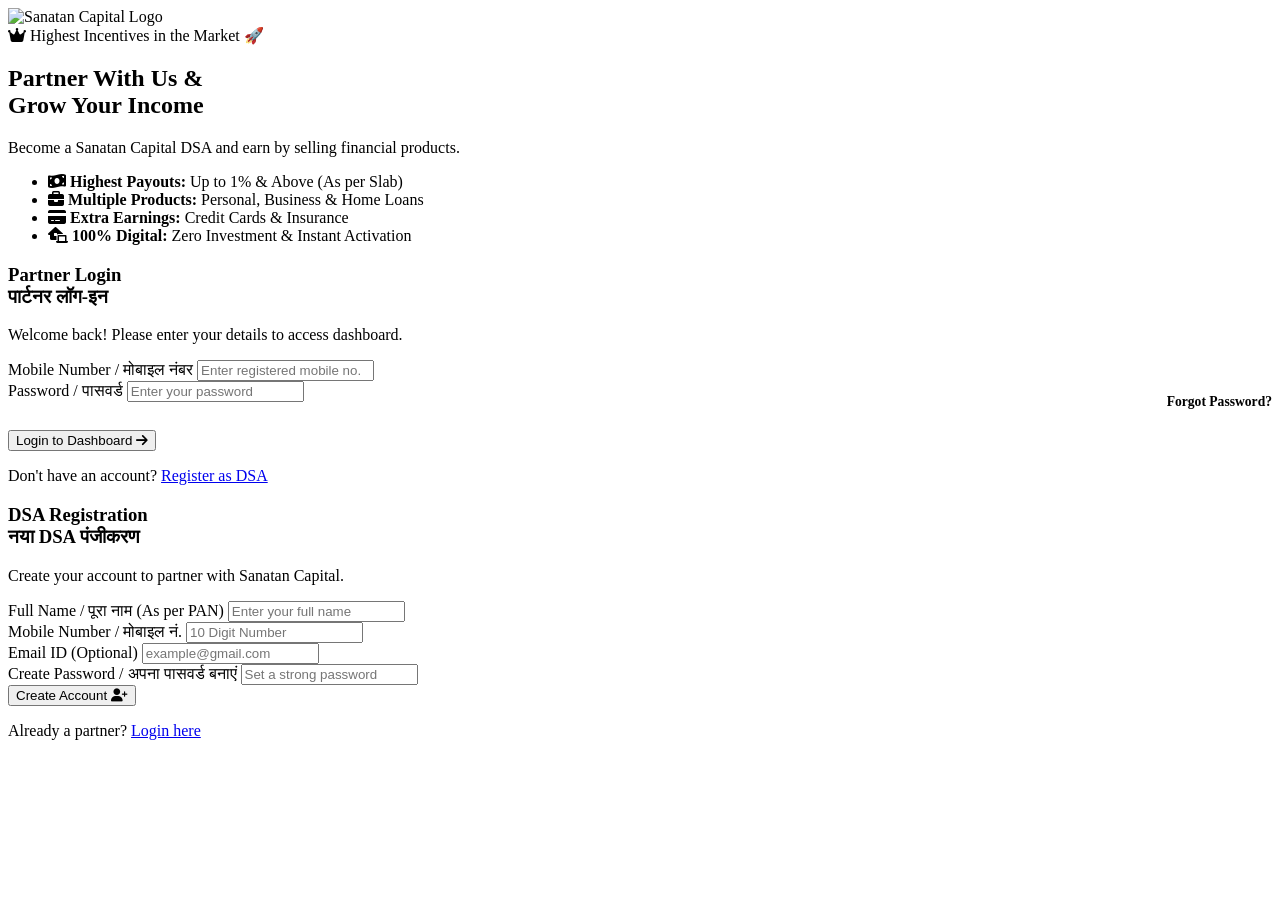
==== portal/index.html @ 48d5377b "Update branding and registration form comments" ====
<!DOCTYPE html>
<html lang="en">
<head>
    <meta charset="UTF-8">
    <meta name="viewport" content="width=device-width, initial-scale=1.0">
    <title>DSA Portal - Sanatan Capital</title>
    <!-- Google Fonts & Icons -->
    <link href="https://fonts.googleapis.com/css2?family=Inter:wght@400;500;600;700;800&display=swap" rel="stylesheet">
    <link rel="stylesheet" href="https://cdnjs.cloudflare.com/ajax/libs/font-awesome/6.4.0/css/all.min.css">
    <link rel="stylesheet" href="style.css">
</head>
<body>

    <div class="portal-container">
        <!-- Left Side: Premium Branding & Info -->
        <div class="branding-section">
            
            <!-- Company Logo (Responsive) -->
            <div class="logo-container">
                <!-- नोट: 'src' के अंदर अपनी मेन वेबसाइट के लोगो का लिंक डालें। -->
                <img src="../assets/images/logo.png" alt="Sanatan Capital Logo" class="brand-logo" onerror="this.onerror=null; this.src='https://sanatancapital.github.io/Sanatan-Capital-Private-Limited/assets/images/logo.png';">
            </div>

            <!-- Incentive Badge -->
            <div class="premium-badge">
                <i class="fas fa-crown"></i> Highest Incentives in the Market 🚀
            </div>

            <h2 class="main-heading">Partner With Us &<br><span class="highlight">Grow Your Income</span></h2>
            <p class="tagline">Become a Sanatan Capital DSA and earn by selling financial products.</p>
            
            <!-- What DSA can do (Product List) -->
            <ul class="benefits-list">
                <li><i class="fas fa-money-bill-wave"></i> <strong>Highest Payouts:</strong> Up to 1% & Above (As per Slab)</li>
                <li><i class="fas fa-briefcase"></i> <strong>Multiple Products:</strong> Personal, Business & Home Loans</li>
                <li><i class="fas fa-credit-card"></i> <strong>Extra Earnings:</strong> Credit Cards & Insurance</li>
                <li><i class="fas fa-laptop-house"></i> <strong>100% Digital:</strong> Zero Investment & Instant Activation</li>
            </ul>
        </div>

        <!-- Right Side: Forms -->
        <div class="form-section">
            
            <!-- 1. LOGIN FORM -->
            <div id="login-box" class="form-box active">
                <h3>Partner Login <br><span class="hindi-text">पार्टनर लॉग-इन</span></h3>
                <p class="sub-text">Welcome back! Please enter your details to access dashboard.</p>
                
                <form id="loginForm">
                    <div class="input-group">
                        <label>Mobile Number / मोबाइल नंबर</label>
                        <input type="text" placeholder="Enter registered mobile no." required>
                    </div>
                    <div class="input-group">
                        <label>Password / पासवर्ड</label>
                        <input type="password" placeholder="Enter your password" required>
                    </div>
                    <div style="text-align: right; margin-top: -10px; margin-bottom: 20px;">
                        <a href="#" style="font-size: 0.85rem; color: var(--text-muted); text-decoration: none; font-weight: 600;">Forgot Password?</a>
                    </div>
                    <button type="submit" class="btn btn-primary">Login to Dashboard <i class="fas fa-arrow-right"></i></button>
                </form>
                <p class="switch-form">Don't have an account? <a href="#" onclick="switchForm('register')">Register as DSA</a></p>
            </div>

            <!-- 2. REGISTRATION FORM -->
            <div id="register-box" class="form-box">
                <h3>DSA Registration <br><span class="hindi-text">नया DSA पंजीकरण</span></h3>
                <p class="sub-text">Create your account to partner with Sanatan Capital.</p>
                
                <form id="registerForm">
                    <div class="input-group">
                        <label>Full Name / पूरा नाम (As per PAN)</label>
                        <input type="text" placeholder="Enter your full name" required>
                    </div>
                    <div class="form-row">
                        <div class="input-group">
                            <label>Mobile Number / मोबाइल नं.</label>
                            <input type="tel" placeholder="10 Digit Number" required>
                        </div>
                        <div class="input-group">
                            <label>Email ID (Optional)</label>
                            <input type="email" placeholder="example@gmail.com">
                        </div>
                    </div>
                    <div class="input-group">
                        <label>Create Password / अपना पासवर्ड बनाएं</label>
                        <input type="password" placeholder="Set a strong password" required>
                    </div>
                    <button type="submit" class="btn btn-primary">Create Account <i class="fas fa-user-plus"></i></button>
                </form>
                <p class="switch-form">Already a partner? <a href="#" onclick="switchForm('login')">Login here</a></p>
            </div>

        </div>
    </div>

    <script src="app.js"></script>
</body>
</html>
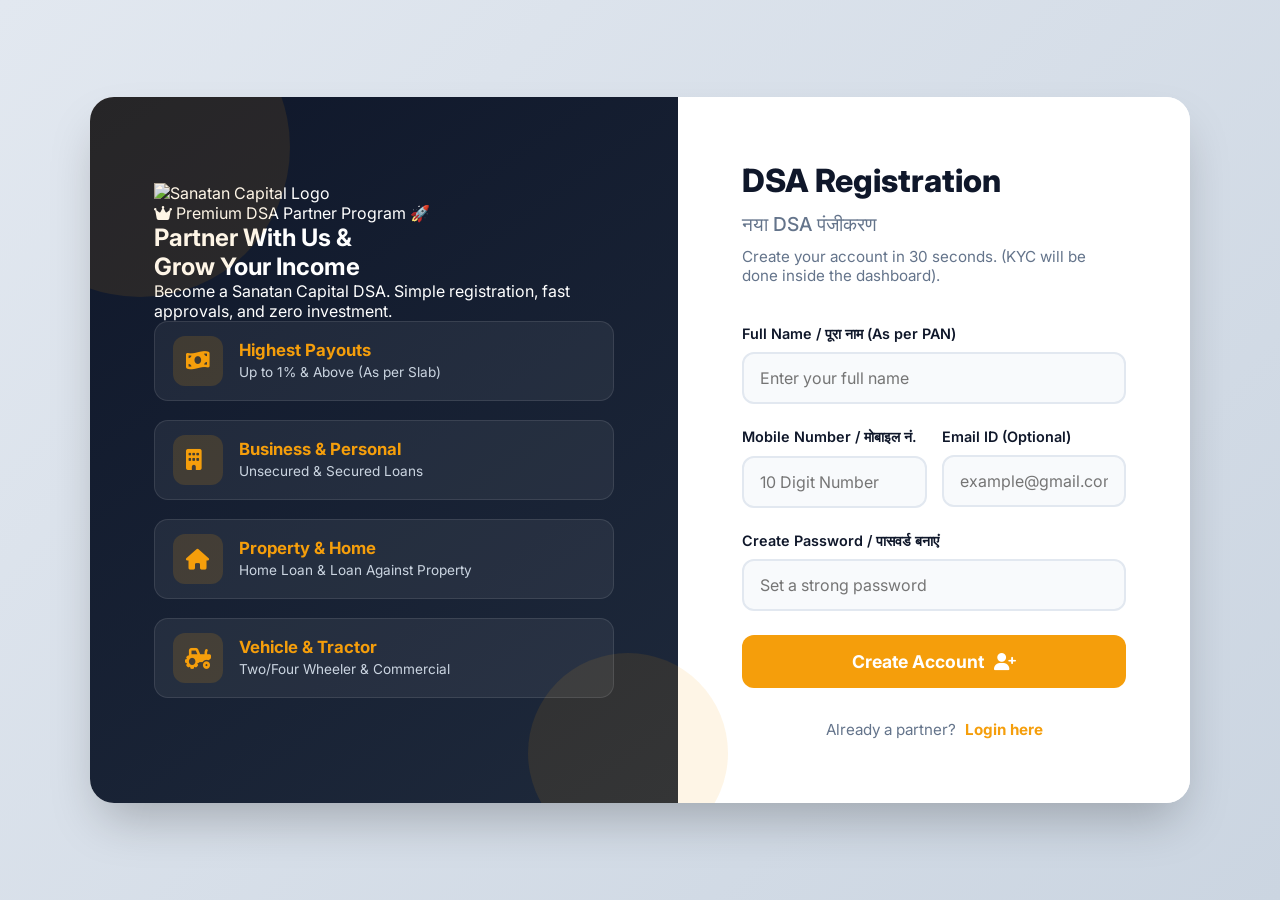
==== commit 8f4154ce: "Update branding and form sections in index.html" ====
--- a/portal/index.html
+++ b/portal/index.html
@@ -12,61 +12,63 @@
 <body>
 
     <div class="portal-container">
-        <!-- Left Side: Premium Branding & Info -->
+        
+        <!-- Left Side: Clean Branding & Info -->
         <div class="branding-section">
             
-            <!-- Company Logo (Responsive) -->
-            <div class="logo-container">
-                <!-- नोट: 'src' के अंदर अपनी मेन वेबसाइट के लोगो का लिंक डालें। -->
-                <img src="../assets/images/logo.png" alt="Sanatan Capital Logo" class="brand-logo" onerror="this.onerror=null; this.src='https://sanatancapital.github.io/Sanatan-Capital-Private-Limited/assets/images/logo.png';">
+            <!-- Company Logo (Directly placed, no white box needed now) -->
+            <div class="logo-wrapper">
+                <img src="../assets/logo-horizontal.png" alt="Sanatan Capital Logo" class="brand-logo" onerror="this.onerror=null; this.src='https://sanatancapital.github.io/Sanatan-Capital-Private-Limited/assets/logo-horizontal.png';">
             </div>
 
             <!-- Incentive Badge -->
             <div class="premium-badge">
-                <i class="fas fa-crown"></i> Highest Incentives in the Market 🚀
+                <i class="fas fa-crown"></i> Premium DSA Partner Program 🚀
             </div>
 
             <h2 class="main-heading">Partner With Us &<br><span class="highlight">Grow Your Income</span></h2>
-            <p class="tagline">Become a Sanatan Capital DSA and earn by selling financial products.</p>
+            <p class="tagline">Become a Sanatan Capital DSA. Simple registration, fast approvals, and zero investment.</p>
             
-            <!-- What DSA can do (Product List) -->
+            <!-- Attractive Loan Products List (Light Theme) -->
             <ul class="benefits-list">
-                <li><i class="fas fa-money-bill-wave"></i> <strong>Highest Payouts:</strong> Up to 1% & Above (As per Slab)</li>
-                <li><i class="fas fa-briefcase"></i> <strong>Multiple Products:</strong> Personal, Business & Home Loans</li>
-                <li><i class="fas fa-credit-card"></i> <strong>Extra Earnings:</strong> Credit Cards & Insurance</li>
-                <li><i class="fas fa-laptop-house"></i> <strong>100% Digital:</strong> Zero Investment & Instant Activation</li>
+                <li>
+                    <div class="icon-box"><i class="fas fa-money-bill-wave"></i></div>
+                    <div class="text-box">
+                        <strong>Highest Payouts</strong>
+                        <span>Up to 1% & Above (As per Slab)</span>
+                    </div>
+                </li>
+                <li>
+                    <div class="icon-box"><i class="fas fa-building"></i></div>
+                    <div class="text-box">
+                        <strong>Business & Personal</strong>
+                        <span>Unsecured & Secured Loans</span>
+                    </div>
+                </li>
+                <li>
+                    <div class="icon-box"><i class="fas fa-home"></i></div>
+                    <div class="text-box">
+                        <strong>Property & Home</strong>
+                        <span>Home Loan & Loan Against Property</span>
+                    </div>
+                </li>
+                <li>
+                    <div class="icon-box"><i class="fas fa-tractor"></i></div>
+                    <div class="text-box">
+                        <strong>Vehicle & Tractor</strong>
+                        <span>Two/Four Wheeler & Commercial</span>
+                    </div>
+                </li>
             </ul>
         </div>
 
-        <!-- Right Side: Forms -->
+        <!-- Right Side: Forms (Focused Area) -->
         <div class="form-section">
             
-            <!-- 1. LOGIN FORM -->
-            <div id="login-box" class="form-box active">
-                <h3>Partner Login <br><span class="hindi-text">पार्टनर लॉग-इन</span></h3>
-                <p class="sub-text">Welcome back! Please enter your details to access dashboard.</p>
-                
-                <form id="loginForm">
-                    <div class="input-group">
-                        <label>Mobile Number / मोबाइल नंबर</label>
-                        <input type="text" placeholder="Enter registered mobile no." required>
-                    </div>
-                    <div class="input-group">
-                        <label>Password / पासवर्ड</label>
-                        <input type="password" placeholder="Enter your password" required>
-                    </div>
-                    <div style="text-align: right; margin-top: -10px; margin-bottom: 20px;">
-                        <a href="#" style="font-size: 0.85rem; color: var(--text-muted); text-decoration: none; font-weight: 600;">Forgot Password?</a>
-                    </div>
-                    <button type="submit" class="btn btn-primary">Login to Dashboard <i class="fas fa-arrow-right"></i></button>
-                </form>
-                <p class="switch-form">Don't have an account? <a href="#" onclick="switchForm('register')">Register as DSA</a></p>
-            </div>
-
-            <!-- 2. REGISTRATION FORM -->
-            <div id="register-box" class="form-box">
+            <!-- 1. REGISTRATION FORM (Now Default & Centered) -->
+            <div id="register-box" class="form-box active">
                 <h3>DSA Registration <br><span class="hindi-text">नया DSA पंजीकरण</span></h3>
-                <p class="sub-text">Create your account to partner with Sanatan Capital.</p>
+                <p class="sub-text">Create your account in 30 seconds. (KYC will be done inside the dashboard).</p>
                 
                 <form id="registerForm">
                     <div class="input-group">
@@ -84,12 +86,38 @@
                         </div>
                     </div>
                     <div class="input-group">
-                        <label>Create Password / अपना पासवर्ड बनाएं</label>
+                        <label>Create Password / पासवर्ड बनाएं</label>
                         <input type="password" placeholder="Set a strong password" required>
                     </div>
                     <button type="submit" class="btn btn-primary">Create Account <i class="fas fa-user-plus"></i></button>
                 </form>
-                <p class="switch-form">Already a partner? <a href="#" onclick="switchForm('login')">Login here</a></p>
+                <div class="form-footer">
+                    <p class="switch-form">Already a partner? <a href="#" onclick="switchForm('login')">Login here</a></p>
+                </div>
+            </div>
+
+            <!-- 2. LOGIN FORM (Hidden by default) -->
+            <div id="login-box" class="form-box">
+                <h3>Partner Login <br><span class="hindi-text">पार्टनर लॉग-इन</span></h3>
+                <p class="sub-text">Welcome back! Please enter your details to access dashboard.</p>
+                
+                <form id="loginForm">
+                    <div class="input-group">
+                        <label>Mobile Number / मोबाइल नंबर</label>
+                        <input type="text" placeholder="Enter registered mobile no." required>
+                    </div>
+                    <div class="input-group">
+                        <label>Password / पासवर्ड</label>
+                        <input type="password" placeholder="Enter your password" required>
+                    </div>
+                    <div style="text-align: right; margin-top: -10px; margin-bottom: 20px;">
+                        <a href="#" class="forgot-link">Forgot Password?</a>
+                    </div>
+                    <button type="submit" class="btn btn-primary">Login to Dashboard <i class="fas fa-sign-in-alt"></i></button>
+                </form>
+                <div class="form-footer">
+                    <p class="switch-form">Don't have an account? <a href="#" onclick="switchForm('register')">Register as DSA</a></p>
+                </div>
             </div>
 
         </div>
--- a/portal/style.css
+++ b/portal/style.css
@@ -0,0 +1,216 @@
+:root {
+    --primary-dark: #0f172a;
+    --primary-light: #1e293b;
+    --accent-gold: #F59E0B;
+    --accent-hover: #d97706;
+    --text-main: #334155;
+    --text-muted: #64748b;
+    --bg-light: #f8fafc;
+    --white: #ffffff;
+}
+
+* {
+    margin: 0;
+    padding: 0;
+    box-sizing: border-box;
+    font-family: 'Inter', sans-serif;
+}
+
+body {
+    background: linear-gradient(135deg, #e2e8f0 0%, #cbd5e1 100%);
+    min-height: 100vh;
+    display: flex;
+    justify-content: center;
+    align-items: center;
+    padding: 20px;
+}
+
+.portal-container {
+    display: flex;
+    width: 100%;
+    max-width: 1100px;
+    min-height: 650px;
+    background: var(--white);
+    border-radius: 24px;
+    box-shadow: 0 25px 50px -12px rgba(0, 0, 0, 0.25);
+    overflow: hidden;
+}
+
+/* Left Side: Premium Branding */
+.branding-section {
+    flex: 1.2;
+    background: linear-gradient(145deg, var(--primary-dark) 0%, var(--primary-light) 100%);
+    color: var(--white);
+    padding: 4rem;
+    display: flex;
+    flex-direction: column;
+    justify-content: center;
+    position: relative;
+}
+
+.branding-section::before, .branding-section::after {
+    content: '';
+    position: absolute;
+    border-radius: 50%;
+    background: rgba(245, 158, 11, 0.1);
+}
+.branding-section::before { width: 300px; height: 300px; top: -100px; left: -100px; }
+.branding-section::after { width: 200px; height: 200px; bottom: -50px; right: -50px; }
+
+/* Logo Responsive Design & White Box */
+.logo-container {
+    background: var(--white);
+    padding: 12px 24px;
+    border-radius: 12px;
+    display: inline-block;
+    width: fit-content;
+    margin-bottom: 2.5rem;
+    box-shadow: 0 10px 15px -3px rgba(0, 0, 0, 0.1);
+    z-index: 1;
+}
+
+.brand-logo {
+    max-width: 200px;
+    height: auto;
+    display: block;
+}
+
+/* Premium Attractive Benefits List */
+.benefits-list {
+    list-style: none;
+    z-index: 1;
+}
+
+.benefits-list li {
+    background: rgba(255, 255, 255, 0.06);
+    border: 1px solid rgba(255, 255, 255, 0.1);
+    padding: 14px 18px;
+    border-radius: 14px;
+    margin-bottom: 1.2rem;
+    display: flex;
+    align-items: center;
+    gap: 16px;
+    transition: all 0.3s ease;
+}
+
+.benefits-list li:hover {
+    background: rgba(255, 255, 255, 0.1);
+    transform: translateX(8px);
+    border-color: rgba(245, 158, 11, 0.3);
+}
+
+.icon-box {
+    background: rgba(245, 158, 11, 0.15);
+    width: 50px;
+    height: 50px;
+    border-radius: 12px;
+    display: flex;
+    justify-content: center;
+    align-items: center;
+    color: var(--accent-gold);
+    font-size: 1.4rem;
+    flex-shrink: 0;
+}
+
+.text-box {
+    display: flex;
+    flex-direction: column;
+}
+
+.text-box strong {
+    color: var(--white);
+    font-size: 1.05rem;
+    margin-bottom: 4px;
+}
+
+.text-box span {
+    color: #cbd5e1;
+    font-size: 0.85rem;
+    line-height: 1.3;
+}
+
+.benefits-list li strong { color: var(--accent-gold); }
+
+.benefits-list i {
+    color: var(--accent-gold);
+    font-size: 1.3rem;
+    min-width: 25px;
+}
+
+/* Right Side: Form Area */
+.form-section {
+    flex: 1;
+    padding: 4rem;
+    background: var(--white);
+    display: flex;
+    flex-direction: column;
+    justify-content: center;
+}
+
+.form-box { display: none; animation: slideUp 0.5s ease; }
+.form-box.active { display: block; }
+
+@keyframes slideUp {
+    from { opacity: 0; transform: translateY(20px); }
+    to { opacity: 1; transform: translateY(0); }
+}
+
+h3 {
+    font-size: 2rem;
+    color: var(--primary-dark);
+    margin-bottom: 0.5rem;
+    font-weight: 800;
+}
+
+.hindi-text { font-size: 1.2rem; color: var(--text-muted); font-weight: 500; }
+.sub-text { color: var(--text-muted); margin-bottom: 2.5rem; font-size: 0.95rem; }
+
+.input-group { margin-bottom: 1.5rem; }
+.input-group label {
+    display: block; font-size: 0.9rem; font-weight: 600;
+    color: var(--primary-dark); margin-bottom: 0.6rem;
+}
+.input-group input {
+    width: 100%; padding: 14px 16px; border: 2px solid #e2e8f0;
+    border-radius: 12px; font-size: 1rem; color: var(--text-main);
+    background: var(--bg-light); outline: none; transition: all 0.3s ease;
+}
+.input-group input:focus {
+    border-color: var(--accent-gold); background: var(--white);
+    box-shadow: 0 0 0 4px rgba(245, 158, 11, 0.1);
+}
+
+.form-row { display: flex; gap: 15px; }
+.form-row .input-group { flex: 1; }
+
+.btn-primary {
+    width: 100%; padding: 16px; background: var(--accent-gold);
+    color: var(--white); border: none; border-radius: 12px;
+    font-size: 1.1rem; font-weight: 700; cursor: pointer;
+    transition: all 0.3s ease; display: flex; justify-content: center;
+    align-items: center; gap: 10px;
+}
+.btn-primary:hover {
+    background: var(--accent-hover); transform: translateY(-2px);
+    box-shadow: 0 10px 20px -10px var(--accent-gold);
+}
+
+.switch-form { text-align: center; margin-top: 2rem; font-size: 0.95rem; color: var(--text-muted); }
+.switch-form a { color: var(--accent-gold); text-decoration: none; font-weight: 700; margin-left: 5px; }
+.switch-form a:hover { text-decoration: underline; }
+
+/* Mobile Responsive */
+@media (max-width: 900px) {
+    .portal-container { flex-direction: column; min-height: auto; }
+    .branding-section { padding: 3rem 2rem; text-align: center; }
+    
+    /* Center everything on mobile */
+    .brand-logo { max-width: 180px; margin: 0 auto; }
+    .logo-container { margin-bottom: 2rem; }
+    .premium-badge { margin: 0 auto 1.5rem auto; }
+    .main-heading { font-size: 2.1rem; }
+    .benefits-list li { text-align: left; } /* Keep list left-aligned for readability */
+    
+    .form-section { padding: 3rem 2rem; }
+    .form-row { flex-direction: column; gap: 0; }
+}
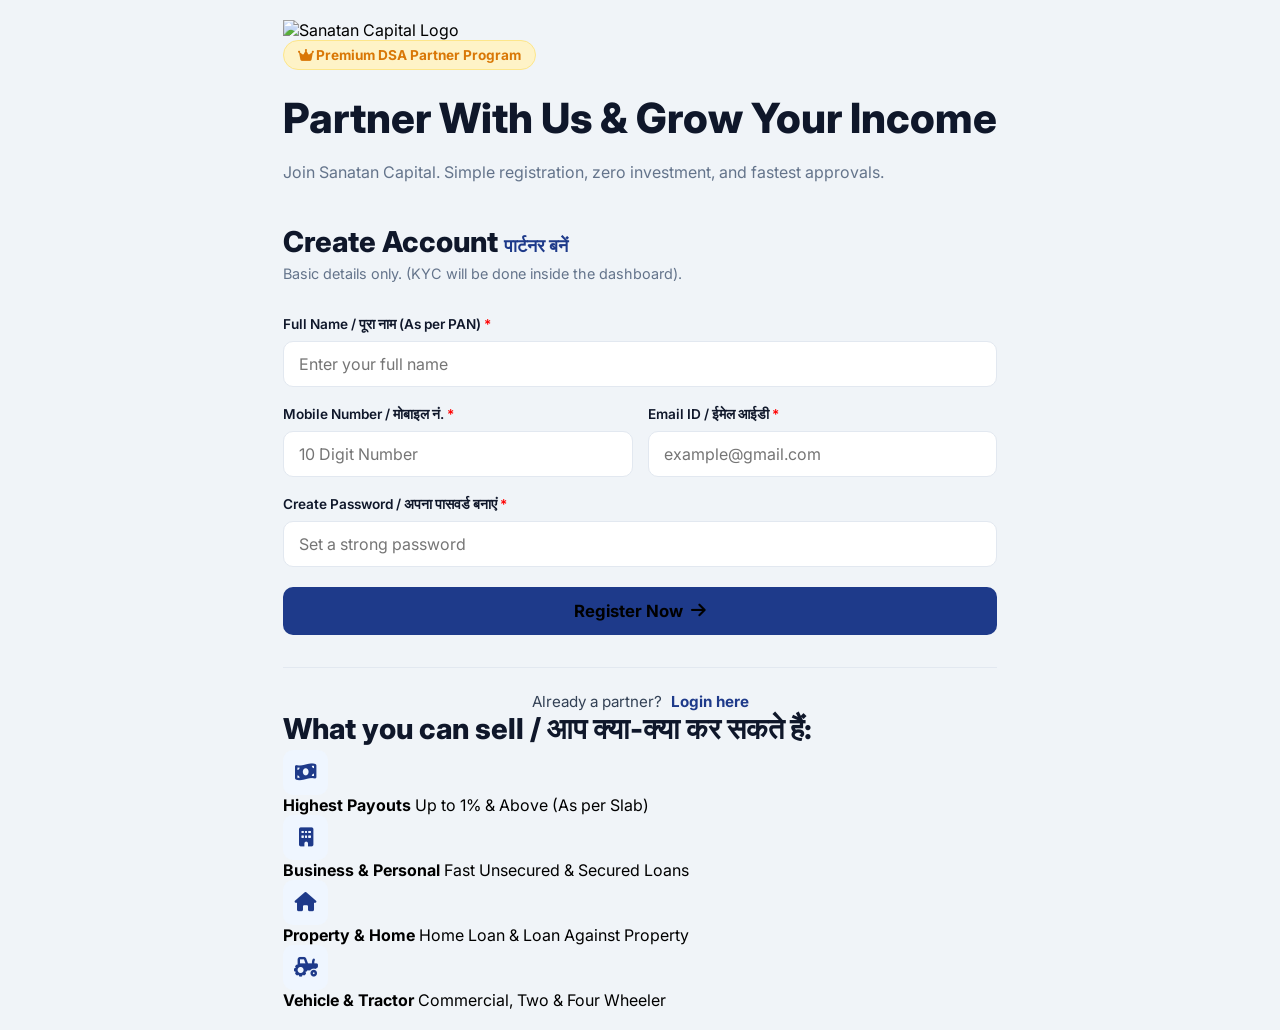
==== commit 87569f22: "Update registration and login form labels" ====
--- a/portal/index.html
+++ b/portal/index.html
@@ -11,103 +11,65 @@
 </head>
 <body>
 
-    <div class="portal-container">
+    <!-- Main White Container -->
+    <div class="premium-wrapper">
         
-        <!-- Left Side: Clean Branding & Info -->
-        <div class="branding-section">
+        <!-- Header: Logo & Badge -->
+        <header class="top-header">
+            <img src="../assets/logo-horizontal.png" alt="Sanatan Capital Logo" class="brand-logo" onerror="this.onerror=null; this.src='https://sanatancapital.github.io/Sanatan-Capital-Private-Limited/assets/logo-horizontal.png';">
+            <div class="premium-badge">
+                <i class="fas fa-crown"></i> Premium DSA Partner Program
+            </div>
+            <h1 class="main-heading">Partner With Us & Grow Your Income</h1>
+            <p class="tagline">Join Sanatan Capital. Simple registration, zero investment, and fastest approvals.</p>
+        </header>
+
+        <!-- Center Focused Form Area -->
+        <div class="form-container">
             
-            <!-- Company Logo (Directly placed, no white box needed now) -->
-            <div class="logo-wrapper">
-                <img src="../assets/logo-horizontal.png" alt="Sanatan Capital Logo" class="brand-logo" onerror="this.onerror=null; this.src='https://sanatancapital.github.io/Sanatan-Capital-Private-Limited/assets/logo-horizontal.png';">
-            </div>
-
-            <!-- Incentive Badge -->
-            <div class="premium-badge">
-                <i class="fas fa-crown"></i> Premium DSA Partner Program 🚀
-            </div>
-
-            <h2 class="main-heading">Partner With Us &<br><span class="highlight">Grow Your Income</span></h2>
-            <p class="tagline">Become a Sanatan Capital DSA. Simple registration, fast approvals, and zero investment.</p>
-            
-            <!-- Attractive Loan Products List (Light Theme) -->
-            <ul class="benefits-list">
-                <li>
-                    <div class="icon-box"><i class="fas fa-money-bill-wave"></i></div>
-                    <div class="text-box">
-                        <strong>Highest Payouts</strong>
-                        <span>Up to 1% & Above (As per Slab)</span>
-                    </div>
-                </li>
-                <li>
-                    <div class="icon-box"><i class="fas fa-building"></i></div>
-                    <div class="text-box">
-                        <strong>Business & Personal</strong>
-                        <span>Unsecured & Secured Loans</span>
-                    </div>
-                </li>
-                <li>
-                    <div class="icon-box"><i class="fas fa-home"></i></div>
-                    <div class="text-box">
-                        <strong>Property & Home</strong>
-                        <span>Home Loan & Loan Against Property</span>
-                    </div>
-                </li>
-                <li>
-                    <div class="icon-box"><i class="fas fa-tractor"></i></div>
-                    <div class="text-box">
-                        <strong>Vehicle & Tractor</strong>
-                        <span>Two/Four Wheeler & Commercial</span>
-                    </div>
-                </li>
-            </ul>
-        </div>
-
-        <!-- Right Side: Forms (Focused Area) -->
-        <div class="form-section">
-            
-            <!-- 1. REGISTRATION FORM (Now Default & Centered) -->
+            <!-- 1. REGISTRATION FORM (Default) -->
             <div id="register-box" class="form-box active">
-                <h3>DSA Registration <br><span class="hindi-text">नया DSA पंजीकरण</span></h3>
-                <p class="sub-text">Create your account in 30 seconds. (KYC will be done inside the dashboard).</p>
+                <h3>Create Account <span class="hindi-text">पार्टनर बनें</span></h3>
+                <p class="sub-text">Basic details only. (KYC will be done inside the dashboard).</p>
                 
                 <form id="registerForm">
                     <div class="input-group">
-                        <label>Full Name / पूरा नाम (As per PAN)</label>
+                        <label>Full Name / पूरा नाम (As per PAN) <span style="color: red;">*</span></label>
                         <input type="text" placeholder="Enter your full name" required>
                     </div>
                     <div class="form-row">
                         <div class="input-group">
-                            <label>Mobile Number / मोबाइल नं.</label>
+                            <label>Mobile Number / मोबाइल नं. <span style="color: red;">*</span></label>
                             <input type="tel" placeholder="10 Digit Number" required>
                         </div>
                         <div class="input-group">
-                            <label>Email ID (Optional)</label>
-                            <input type="email" placeholder="example@gmail.com">
+                            <label>Email ID / ईमेल आईडी <span style="color: red;">*</span></label>
+                            <input type="email" placeholder="example@gmail.com" required>
                         </div>
                     </div>
                     <div class="input-group">
-                        <label>Create Password / पासवर्ड बनाएं</label>
+                        <label>Create Password / अपना पासवर्ड बनाएं <span style="color: red;">*</span></label>
                         <input type="password" placeholder="Set a strong password" required>
                     </div>
-                    <button type="submit" class="btn btn-primary">Create Account <i class="fas fa-user-plus"></i></button>
+                    <button type="submit" class="btn btn-primary">Register Now <i class="fas fa-arrow-right"></i></button>
                 </form>
                 <div class="form-footer">
                     <p class="switch-form">Already a partner? <a href="#" onclick="switchForm('login')">Login here</a></p>
                 </div>
             </div>
 
-            <!-- 2. LOGIN FORM (Hidden by default) -->
+            <!-- 2. LOGIN FORM (Hidden) -->
             <div id="login-box" class="form-box">
-                <h3>Partner Login <br><span class="hindi-text">पार्टनर लॉग-इन</span></h3>
-                <p class="sub-text">Welcome back! Please enter your details to access dashboard.</p>
+                <h3>Partner Login <span class="hindi-text">लॉग-इन करें</span></h3>
+                <p class="sub-text">Enter your Email ID or Mobile to access your dashboard.</p>
                 
                 <form id="loginForm">
                     <div class="input-group">
-                        <label>Mobile Number / मोबाइल नंबर</label>
-                        <input type="text" placeholder="Enter registered mobile no." required>
+                        <label>Email ID or Mobile No. / ईमेल या मोबाइल <span style="color: red;">*</span></label>
+                        <input type="text" placeholder="Enter registered Email or Mobile" required>
                     </div>
                     <div class="input-group">
-                        <label>Password / पासवर्ड</label>
+                        <label>Password / पासवर्ड <span style="color: red;">*</span></label>
                         <input type="password" placeholder="Enter your password" required>
                     </div>
                     <div style="text-align: right; margin-top: -10px; margin-bottom: 20px;">
@@ -121,6 +83,46 @@
             </div>
 
         </div>
+
+        <!-- Attractive Loan Products Grid -->
+        <div class="products-section">
+            <h3 class="section-title">What you can sell / आप क्या-क्या कर सकते हैं:</h3>
+            <div class="products-grid">
+                <!-- Card 1 -->
+                <div class="product-card">
+                    <div class="icon-box gold"><i class="fas fa-money-bill-wave"></i></div>
+                    <div class="card-text">
+                        <strong>Highest Payouts</strong>
+                        <span>Up to 1% & Above (As per Slab)</span>
+                    </div>
+                </div>
+                <!-- Card 2 -->
+                <div class="product-card">
+                    <div class="icon-box blue"><i class="fas fa-building"></i></div>
+                    <div class="card-text">
+                        <strong>Business & Personal</strong>
+                        <span>Fast Unsecured & Secured Loans</span>
+                    </div>
+                </div>
+                <!-- Card 3 -->
+                <div class="product-card">
+                    <div class="icon-box green"><i class="fas fa-home"></i></div>
+                    <div class="card-text">
+                        <strong>Property & Home</strong>
+                        <span>Home Loan & Loan Against Property</span>
+                    </div>
+                </div>
+                <!-- Card 4 -->
+                <div class="product-card">
+                    <div class="icon-box purple"><i class="fas fa-tractor"></i></div>
+                    <div class="card-text">
+                        <strong>Vehicle & Tractor</strong>
+                        <span>Commercial, Two & Four Wheeler</span>
+                    </div>
+                </div>
+            </div>
+        </div>
+
     </div>
 
     <script src="app.js"></script>
--- a/portal/style.css
+++ b/portal/style.css
@@ -1,12 +1,14 @@
 :root {
     --primary-dark: #0f172a;
-    --primary-light: #1e293b;
-    --accent-gold: #F59E0B;
-    --accent-hover: #d97706;
+    --primary-blue: #1e3a8a; /* Deep Trust Blue */
+    --accent-gold: #d97706; /* Refined Gold */
+    --accent-gold-light: #fef3c7;
     --text-main: #334155;
     --text-muted: #64748b;
-    --bg-light: #f8fafc;
-    --white: #ffffff;
+    --bg-page: #f0f4f8; /* Soft Page Background */
+    --bg-card: #ffffff;
+    --bg-hover: #f8fafc;
+    --border-color: #e2e8f0;
 }
 
 * {
@@ -17,7 +19,7 @@
 }
 
 body {
-    background: linear-gradient(135deg, #e2e8f0 0%, #cbd5e1 100%);
+    background-color: var(--bg-page);
     min-height: 100vh;
     display: flex;
     justify-content: center;
@@ -30,187 +32,190 @@
     width: 100%;
     max-width: 1100px;
     min-height: 650px;
-    background: var(--white);
-    border-radius: 24px;
-    box-shadow: 0 25px 50px -12px rgba(0, 0, 0, 0.25);
+    background: var(--bg-card);
+    border-radius: 20px;
+    box-shadow: 0 10px 40px -10px rgba(0, 0, 0, 0.1);
     overflow: hidden;
-}
-
-/* Left Side: Premium Branding */
+    border: 1px solid var(--border-color);
+}
+
+/* Left Side: Clean Light Branding */
 .branding-section {
-    flex: 1.2;
-    background: linear-gradient(145deg, var(--primary-dark) 0%, var(--primary-light) 100%);
-    color: var(--white);
-    padding: 4rem;
+    flex: 1.1;
+    background: #ffffff;
+    padding: 3rem 4rem;
     display: flex;
     flex-direction: column;
     justify-content: center;
-    position: relative;
-}
-
-.branding-section::before, .branding-section::after {
-    content: '';
-    position: absolute;
-    border-radius: 50%;
-    background: rgba(245, 158, 11, 0.1);
-}
-.branding-section::before { width: 300px; height: 300px; top: -100px; left: -100px; }
-.branding-section::after { width: 200px; height: 200px; bottom: -50px; right: -50px; }
-
-/* Logo Responsive Design & White Box */
-.logo-container {
-    background: var(--white);
-    padding: 12px 24px;
-    border-radius: 12px;
-    display: inline-block;
-    width: fit-content;
-    margin-bottom: 2.5rem;
-    box-shadow: 0 10px 15px -3px rgba(0, 0, 0, 0.1);
-    z-index: 1;
+    border-right: 1px solid var(--border-color);
+}
+
+.logo-wrapper {
+    margin-bottom: 2rem;
 }
 
 .brand-logo {
-    max-width: 200px;
+    max-width: 220px;
     height: auto;
     display: block;
 }
 
-/* Premium Attractive Benefits List */
+.premium-badge {
+    display: inline-block;
+    background: var(--accent-gold-light);
+    color: var(--accent-gold);
+    padding: 6px 14px;
+    border-radius: 50px;
+    font-size: 0.85rem;
+    font-weight: 700;
+    margin-bottom: 1.5rem;
+    border: 1px solid #fde68a;
+    width: fit-content;
+}
+
+.main-heading {
+    font-size: 2.6rem;
+    line-height: 1.2;
+    margin-bottom: 1rem;
+    font-weight: 800;
+    color: var(--primary-dark);
+}
+
+.highlight { color: var(--primary-blue); }
+
+.tagline {
+    font-size: 1rem;
+    color: var(--text-muted);
+    margin-bottom: 2.5rem;
+    line-height: 1.5;
+}
+
+/* Clean Info Cards */
 .benefits-list {
     list-style: none;
-    z-index: 1;
 }
 
 .benefits-list li {
-    background: rgba(255, 255, 255, 0.06);
-    border: 1px solid rgba(255, 255, 255, 0.1);
-    padding: 14px 18px;
-    border-radius: 14px;
-    margin-bottom: 1.2rem;
+    background: var(--bg-card);
+    border: 1px solid var(--border-color);
+    padding: 12px 16px;
+    border-radius: 12px;
+    margin-bottom: 1rem;
     display: flex;
     align-items: center;
-    gap: 16px;
+    gap: 15px;
     transition: all 0.3s ease;
+    box-shadow: 0 2px 4px rgba(0,0,0,0.02);
 }
 
 .benefits-list li:hover {
-    background: rgba(255, 255, 255, 0.1);
-    transform: translateX(8px);
-    border-color: rgba(245, 158, 11, 0.3);
+    background: var(--bg-hover);
+    transform: translateY(-2px);
+    border-color: #cbd5e1;
+    box-shadow: 0 4px 6px rgba(0,0,0,0.05);
 }
 
 .icon-box {
-    background: rgba(245, 158, 11, 0.15);
-    width: 50px;
-    height: 50px;
-    border-radius: 12px;
+    background: #eff6ff;
+    width: 45px;
+    height: 45px;
+    border-radius: 10px;
     display: flex;
     justify-content: center;
     align-items: center;
-    color: var(--accent-gold);
-    font-size: 1.4rem;
+    color: var(--primary-blue);
+    font-size: 1.2rem;
     flex-shrink: 0;
 }
 
-.text-box {
-    display: flex;
-    flex-direction: column;
-}
-
-.text-box strong {
-    color: var(--white);
-    font-size: 1.05rem;
-    margin-bottom: 4px;
-}
-
-.text-box span {
-    color: #cbd5e1;
-    font-size: 0.85rem;
-    line-height: 1.3;
-}
-
-.benefits-list li strong { color: var(--accent-gold); }
-
-.benefits-list i {
-    color: var(--accent-gold);
-    font-size: 1.3rem;
-    min-width: 25px;
-}
-
-/* Right Side: Form Area */
+.text-box { display: flex; flex-direction: column; }
+.text-box strong { color: var(--primary-dark); font-size: 1rem; margin-bottom: 2px; }
+.text-box span { color: var(--text-muted); font-size: 0.85rem; }
+
+/* Right Side: Clean Form Area */
 .form-section {
     flex: 1;
-    padding: 4rem;
-    background: var(--white);
+    padding: 3rem 4rem;
+    background: #fafcff; /* Very slight blue tint for contrast */
     display: flex;
     flex-direction: column;
     justify-content: center;
 }
 
-.form-box { display: none; animation: slideUp 0.5s ease; }
+.form-box { display: none; animation: fadeIn 0.4s ease; }
 .form-box.active { display: block; }
 
-@keyframes slideUp {
-    from { opacity: 0; transform: translateY(20px); }
+@keyframes fadeIn {
+    from { opacity: 0; transform: translateY(10px); }
     to { opacity: 1; transform: translateY(0); }
 }
 
 h3 {
-    font-size: 2rem;
+    font-size: 1.8rem;
     color: var(--primary-dark);
-    margin-bottom: 0.5rem;
+    margin-bottom: 0.2rem;
     font-weight: 800;
 }
 
-.hindi-text { font-size: 1.2rem; color: var(--text-muted); font-weight: 500; }
-.sub-text { color: var(--text-muted); margin-bottom: 2.5rem; font-size: 0.95rem; }
-
-.input-group { margin-bottom: 1.5rem; }
+.hindi-text { font-size: 1.1rem; color: var(--primary-blue); font-weight: 600; }
+.sub-text { color: var(--text-muted); margin-bottom: 2rem; font-size: 0.9rem; line-height: 1.4; margin-top: 5px; }
+
+.input-group { margin-bottom: 1.2rem; }
 .input-group label {
-    display: block; font-size: 0.9rem; font-weight: 600;
-    color: var(--primary-dark); margin-bottom: 0.6rem;
+    display: block; font-size: 0.85rem; font-weight: 600;
+    color: var(--primary-dark); margin-bottom: 0.5rem;
 }
 .input-group input {
-    width: 100%; padding: 14px 16px; border: 2px solid #e2e8f0;
-    border-radius: 12px; font-size: 1rem; color: var(--text-main);
-    background: var(--bg-light); outline: none; transition: all 0.3s ease;
+    width: 100%; padding: 12px 15px; border: 1.5px solid var(--border-color);
+    border-radius: 10px; font-size: 1rem; color: var(--primary-dark);
+    background: var(--bg-card); outline: none; transition: all 0.3s ease;
 }
 .input-group input:focus {
-    border-color: var(--accent-gold); background: var(--white);
-    box-shadow: 0 0 0 4px rgba(245, 158, 11, 0.1);
+    border-color: var(--primary-blue);
+    box-shadow: 0 0 0 4px rgba(30, 58, 138, 0.1);
 }
 
 .form-row { display: flex; gap: 15px; }
 .form-row .input-group { flex: 1; }
 
 .btn-primary {
-    width: 100%; padding: 16px; background: var(--accent-gold);
-    color: var(--white); border: none; border-radius: 12px;
-    font-size: 1.1rem; font-weight: 700; cursor: pointer;
+    width: 100%; padding: 14px; background: var(--primary-blue);
+    color: var(--white); border: none; border-radius: 10px;
+    font-size: 1.05rem; font-weight: 700; cursor: pointer;
     transition: all 0.3s ease; display: flex; justify-content: center;
-    align-items: center; gap: 10px;
+    align-items: center; gap: 8px; margin-top: 10px;
 }
 .btn-primary:hover {
-    background: var(--accent-hover); transform: translateY(-2px);
-    box-shadow: 0 10px 20px -10px var(--accent-gold);
-}
-
-.switch-form { text-align: center; margin-top: 2rem; font-size: 0.95rem; color: var(--text-muted); }
-.switch-form a { color: var(--accent-gold); text-decoration: none; font-weight: 700; margin-left: 5px; }
+    background: #1e40af; box-shadow: 0 8px 15px -5px rgba(30, 58, 138, 0.4);
+}
+
+.form-footer {
+    margin-top: 2rem;
+    padding-top: 1.5rem;
+    border-top: 1px solid var(--border-color);
+    text-align: center;
+}
+
+.switch-form { font-size: 0.95rem; color: var(--text-main); }
+.switch-form a { color: var(--primary-blue); text-decoration: none; font-weight: 700; margin-left: 5px; }
 .switch-form a:hover { text-decoration: underline; }
+.forgot-link { font-size: 0.85rem; color: var(--primary-blue); text-decoration: none; font-weight: 600; }
 
 /* Mobile Responsive */
 @media (max-width: 900px) {
-    .portal-container { flex-direction: column; min-height: auto; }
-    .branding-section { padding: 3rem 2rem; text-align: center; }
+    .portal-container { flex-direction: column; border-radius: 0; border: none; box-shadow: none; background: transparent; }
+    body { padding: 0; background: var(--bg-card); }
     
-    /* Center everything on mobile */
+    /* On mobile, show Logo -> Intro -> FORM -> Benefits */
+    .branding-section { padding: 2rem 1.5rem 1rem 1.5rem; border-right: none; text-align: center; }
+    .logo-wrapper { margin-bottom: 1.5rem; }
     .brand-logo { max-width: 180px; margin: 0 auto; }
-    .logo-container { margin-bottom: 2rem; }
-    .premium-badge { margin: 0 auto 1.5rem auto; }
-    .main-heading { font-size: 2.1rem; }
-    .benefits-list li { text-align: left; } /* Keep list left-aligned for readability */
+    .premium-badge { margin: 0 auto 1rem auto; }
+    .main-heading { font-size: 2rem; }
     
-    .form-section { padding: 3rem 2rem; }
+    /* Form comes up higher on mobile */
+    .form-section { padding: 1.5rem; background: var(--bg-card); border-radius: 20px 20px 0 0; box-shadow: 0 -10px 20px rgba(0,0,0,0.05); z-index: 10;}
     .form-row { flex-direction: column; gap: 0; }
-}
+    
+    .benefits-list { text-align: left; margin-top: 1rem; padding: 0 1.5rem 2rem 1.5rem;}
+}
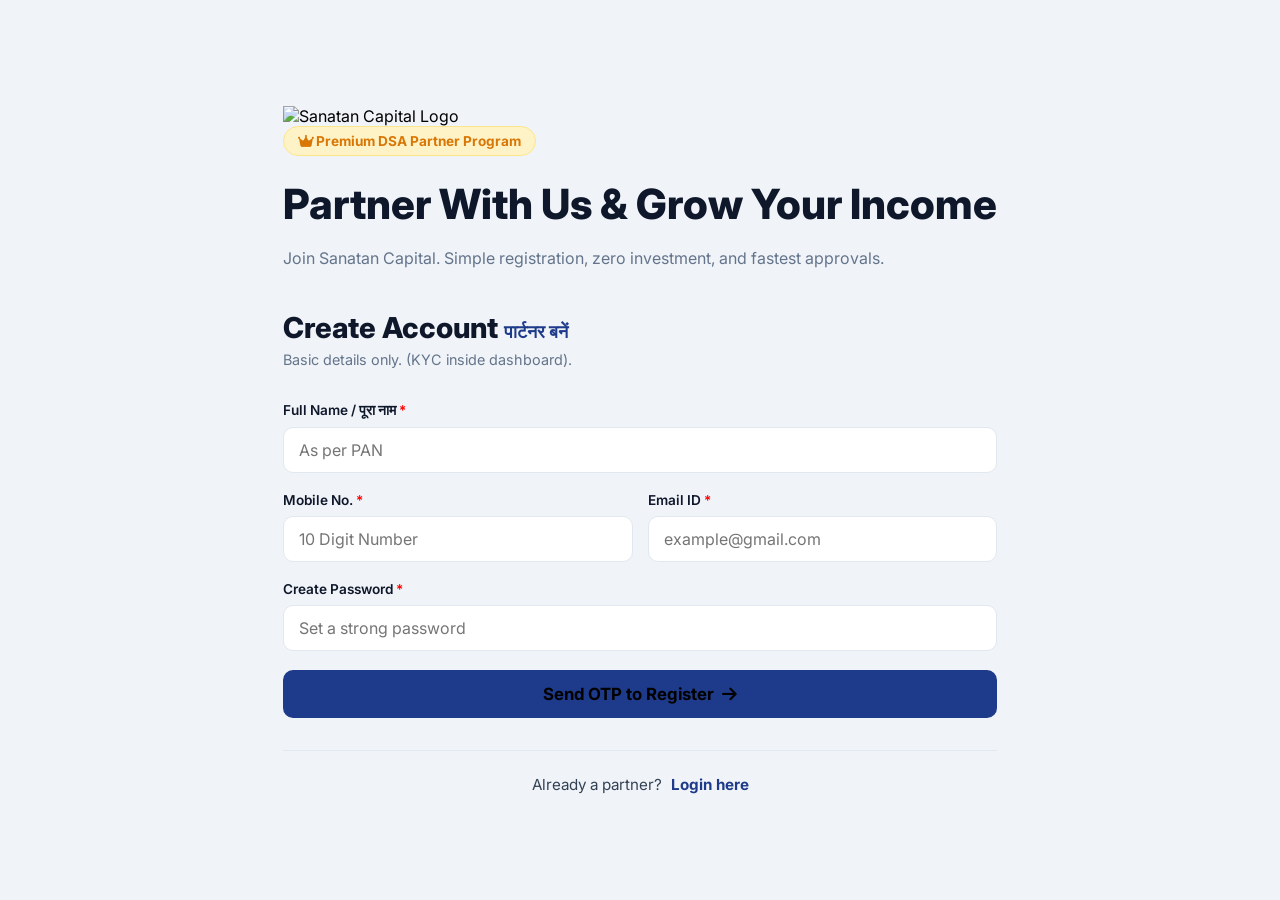
==== commit 63d398e5: "Refactor forms for email and mobile input handling Updated registration, login, and forgot password " ====
--- a/portal/index.html
+++ b/portal/index.html
@@ -4,127 +4,290 @@
     <meta charset="UTF-8">
     <meta name="viewport" content="width=device-width, initial-scale=1.0">
     <title>DSA Portal - Sanatan Capital</title>
-    <!-- Google Fonts & Icons -->
     <link href="https://fonts.googleapis.com/css2?family=Inter:wght@400;500;600;700;800&display=swap" rel="stylesheet">
     <link rel="stylesheet" href="https://cdnjs.cloudflare.com/ajax/libs/font-awesome/6.4.0/css/all.min.css">
     <link rel="stylesheet" href="style.css">
 </head>
 <body>
 
-    <!-- Main White Container -->
     <div class="premium-wrapper">
-        
-        <!-- Header: Logo & Badge -->
         <header class="top-header">
             <img src="../assets/logo-horizontal.png" alt="Sanatan Capital Logo" class="brand-logo" onerror="this.onerror=null; this.src='https://sanatancapital.github.io/Sanatan-Capital-Private-Limited/assets/logo-horizontal.png';">
-            <div class="premium-badge">
-                <i class="fas fa-crown"></i> Premium DSA Partner Program
-            </div>
+            <div class="premium-badge"><i class="fas fa-crown"></i> Premium DSA Partner Program</div>
             <h1 class="main-heading">Partner With Us & Grow Your Income</h1>
             <p class="tagline">Join Sanatan Capital. Simple registration, zero investment, and fastest approvals.</p>
         </header>
 
-        <!-- Center Focused Form Area -->
         <div class="form-container">
             
-            <!-- 1. REGISTRATION FORM (Default) -->
+            <!-- 1. REGISTRATION FORM -->
             <div id="register-box" class="form-box active">
                 <h3>Create Account <span class="hindi-text">पार्टनर बनें</span></h3>
-                <p class="sub-text">Basic details only. (KYC will be done inside the dashboard).</p>
-                
+                <p class="sub-text">Basic details only. (KYC inside dashboard).</p>
                 <form id="registerForm">
                     <div class="input-group">
-                        <label>Full Name / पूरा नाम (As per PAN) <span style="color: red;">*</span></label>
-                        <input type="text" placeholder="Enter your full name" required>
-                    </div>
+                        <label>Full Name / पूरा नाम <span style="color: red;">*</span></label>
+                        <input type="text" id="regName" placeholder="As per PAN" required>
+                    </div>
+                    <!-- Alag Alag Mobile aur Email Option -->
                     <div class="form-row">
                         <div class="input-group">
-                            <label>Mobile Number / मोबाइल नं. <span style="color: red;">*</span></label>
-                            <input type="tel" placeholder="10 Digit Number" required>
+                            <label>Mobile No. <span style="color: red;">*</span></label>
+                            <input type="tel" id="regMobile" placeholder="10 Digit Number" pattern="\d{10}" required>
                         </div>
                         <div class="input-group">
-                            <label>Email ID / ईमेल आईडी <span style="color: red;">*</span></label>
-                            <input type="email" placeholder="example@gmail.com" required>
+                            <label>Email ID <span style="color: red;">*</span></label>
+                            <input type="email" id="regEmail" placeholder="example@gmail.com" required>
                         </div>
                     </div>
                     <div class="input-group">
-                        <label>Create Password / अपना पासवर्ड बनाएं <span style="color: red;">*</span></label>
-                        <input type="password" placeholder="Set a strong password" required>
-                    </div>
-                    <button type="submit" class="btn btn-primary">Register Now <i class="fas fa-arrow-right"></i></button>
+                        <label>Create Password <span style="color: red;">*</span></label>
+                        <input type="password" id="regPwd" placeholder="Set a strong password" required>
+                    </div>
+                    <button type="submit" class="btn btn-primary" id="regBtn">Send OTP to Register <i class="fas fa-arrow-right"></i></button>
                 </form>
                 <div class="form-footer">
                     <p class="switch-form">Already a partner? <a href="#" onclick="switchForm('login')">Login here</a></p>
                 </div>
             </div>
 
-            <!-- 2. LOGIN FORM (Hidden) -->
+            <!-- 2. LOGIN FORM -->
             <div id="login-box" class="form-box">
                 <h3>Partner Login <span class="hindi-text">लॉग-इन करें</span></h3>
-                <p class="sub-text">Enter your Email ID or Mobile to access your dashboard.</p>
-                
                 <form id="loginForm">
                     <div class="input-group">
-                        <label>Email ID or Mobile No. / ईमेल या मोबाइल <span style="color: red;">*</span></label>
-                        <input type="text" placeholder="Enter registered Email or Mobile" required>
-                    </div>
-                    <div class="input-group">
-                        <label>Password / पासवर्ड <span style="color: red;">*</span></label>
-                        <input type="password" placeholder="Enter your password" required>
-                    </div>
-                    <div style="text-align: right; margin-top: -10px; margin-bottom: 20px;">
-                        <a href="#" class="forgot-link">Forgot Password?</a>
-                    </div>
-                    <button type="submit" class="btn btn-primary">Login to Dashboard <i class="fas fa-sign-in-alt"></i></button>
+                        <label>Email ID <span style="color: red;">*</span></label>
+                        <input type="email" id="loginId" placeholder="Enter registered Email" required>
+                    </div>
+                    <div class="input-group" id="passwordGroup">
+                        <label>Password <span style="color: red;">*</span></label>
+                        <input type="password" id="loginPwd" placeholder="Enter your password">
+                    </div>
+                    <div style="display: flex; justify-content: space-between; margin-bottom: 20px; font-size: 0.85rem;">
+                        <a href="#" onclick="switchForm('forgot')" class="forgot-link">Forgot Password?</a>
+                        <a href="#" onclick="toggleLoginMethod()" id="loginToggleBtn" style="color: var(--accent-gold); font-weight: 700; text-decoration: none;">Login via OTP instead</a>
+                    </div>
+                    <button type="submit" class="btn btn-primary" id="loginBtn">Login to Dashboard <i class="fas fa-sign-in-alt"></i></button>
                 </form>
                 <div class="form-footer">
                     <p class="switch-form">Don't have an account? <a href="#" onclick="switchForm('register')">Register as DSA</a></p>
                 </div>
             </div>
 
+            <!-- 3. FORGOT PASSWORD FORM -->
+            <div id="forgot-box" class="form-box">
+                <h3>Reset Password <span class="hindi-text">पासवर्ड बदलें</span></h3>
+                <p class="sub-text">Enter your Email to receive a reset OTP.</p>
+                <form id="forgotForm">
+                    <div class="input-group">
+                        <label>Email ID <span style="color: red;">*</span></label>
+                        <input type="email" id="forgotId" placeholder="Registered Email" required>
+                    </div>
+                    <button type="submit" class="btn btn-primary" id="forgotBtn">Send Reset OTP <i class="fas fa-key"></i></button>
+                </form>
+                <div class="form-footer">
+                    <p class="switch-form"><a href="#" onclick="switchForm('login')"><i class="fas fa-arrow-left"></i> Back to Login</a></p>
+                </div>
+            </div>
+
+            <!-- 4. OTP VERIFICATION FORM -->
+            <div id="otp-box" class="form-box">
+                <h3>Verify OTP <span class="hindi-text">OTP दर्ज करें</span></h3>
+                <p class="sub-text">Please enter the 6-digit OTP sent to your Email.</p>
+                <form id="otpForm">
+                    <div class="input-group">
+                        <label>Enter OTP <span style="color: red;">*</span></label>
+                        <input type="text" id="otpInput" placeholder="XXXXXX" maxlength="6" pattern="\d{6}" required>
+                    </div>
+                    <div class="input-group" id="newPwdGroup" style="display: none;">
+                        <label>Set New Password <span style="color: red;">*</span></label>
+                        <input type="password" id="newPwd" placeholder="Enter new password">
+                    </div>
+                    <button type="submit" class="btn btn-primary" id="otpBtn">Verify & Proceed <i class="fas fa-check-circle"></i></button>
+                </form>
+            </div>
+
         </div>
-
-        <!-- Attractive Loan Products Grid -->
-        <div class="products-section">
-            <h3 class="section-title">What you can sell / आप क्या-क्या कर सकते हैं:</h3>
-            <div class="products-grid">
-                <!-- Card 1 -->
-                <div class="product-card">
-                    <div class="icon-box gold"><i class="fas fa-money-bill-wave"></i></div>
-                    <div class="card-text">
-                        <strong>Highest Payouts</strong>
-                        <span>Up to 1% & Above (As per Slab)</span>
-                    </div>
-                </div>
-                <!-- Card 2 -->
-                <div class="product-card">
-                    <div class="icon-box blue"><i class="fas fa-building"></i></div>
-                    <div class="card-text">
-                        <strong>Business & Personal</strong>
-                        <span>Fast Unsecured & Secured Loans</span>
-                    </div>
-                </div>
-                <!-- Card 3 -->
-                <div class="product-card">
-                    <div class="icon-box green"><i class="fas fa-home"></i></div>
-                    <div class="card-text">
-                        <strong>Property & Home</strong>
-                        <span>Home Loan & Loan Against Property</span>
-                    </div>
-                </div>
-                <!-- Card 4 -->
-                <div class="product-card">
-                    <div class="icon-box purple"><i class="fas fa-tractor"></i></div>
-                    <div class="card-text">
-                        <strong>Vehicle & Tractor</strong>
-                        <span>Commercial, Two & Four Wheeler</span>
-                    </div>
-                </div>
-            </div>
-        </div>
-
     </div>
 
-    <script src="app.js"></script>
+    <script src="https://cdn.jsdelivr.net/npm/@supabase/supabase-js@2"></script>
+    <script>
+        const SUPABASE_URL = 'https://wkpoubvvpvolxzlzhfgt.supabase.co';
+        const SUPABASE_ANON_KEY = 'eyJhbGciOiJIUzI1NiIsInR5cCI6IkpXVCJ9.eyJpc3MiOiJzdXBhYmFzZSIsInJlZiI6IndrcG91YnZ2cHZvbHh6bHpoZmd0Iiwicm9sZSI6ImFub24iLCJpYXQiOjE3ODQ3MjU3NzQsImV4cCI6MjEwMDMwMTc3NH0.DncM1ytnTmeup143FkX0q0iX-F5bPBJcXi9WKhHDEO8';
+        const supabaseClient = window.supabase.createClient(SUPABASE_URL, SUPABASE_ANON_KEY);
+
+        let currentAction = ""; 
+        let loginMode = "password"; 
+
+        window.switchForm = function(formName) {
+            document.querySelectorAll('.form-box').forEach(box => box.classList.remove('active'));
+            document.getElementById(formName + '-box').classList.add('active');
+            const newPwdGroup = document.getElementById('newPwdGroup');
+            if(newPwdGroup) newPwdGroup.style.display = 'none';
+        }
+
+        window.toggleLoginMethod = function() {
+            const pwdGroup = document.getElementById('passwordGroup');
+            const toggleBtn = document.getElementById('loginToggleBtn');
+            const loginBtn = document.getElementById('loginBtn');
+            
+            if (loginMode === "password") {
+                loginMode = "otp";
+                pwdGroup.style.display = "none";
+                document.getElementById('loginPwd').required = false;
+                toggleBtn.innerText = "Login via Password instead";
+                loginBtn.innerHTML = 'Send Login OTP to Email <i class="fas fa-paper-plane"></i>';
+            } else {
+                loginMode = "password";
+                pwdGroup.style.display = "block";
+                document.getElementById('loginPwd').required = true;
+                toggleBtn.innerText = "Login via OTP instead";
+                loginBtn.innerHTML = 'Login to Dashboard <i class="fas fa-sign-in-alt"></i>';
+            }
+        }
+
+        // 1. REGISTER
+        const registerForm = document.getElementById('registerForm');
+        if(registerForm) {
+            registerForm.addEventListener('submit', async (e) => {
+                e.preventDefault();
+                const email = document.getElementById('regEmail').value;
+                const mobile = document.getElementById('regMobile').value;
+                const pwd = document.getElementById('regPwd').value;
+                const name = document.getElementById('regName').value;
+
+                document.getElementById('regBtn').innerHTML = 'Sending... <i class="fas fa-spinner fa-spin"></i>';
+                document.getElementById('regBtn').disabled = true;
+                
+                // Supabase me user ka data save kar rahe hain
+                const { error } = await supabaseClient.auth.signUp({ 
+                    email: email, 
+                    password: pwd,
+                    options: { data: { full_name: name, mobile_number: mobile } }
+                });
+
+                document.getElementById('regBtn').innerHTML = 'Send OTP to Register <i class="fas fa-arrow-right"></i>';
+                document.getElementById('regBtn').disabled = false;
+
+                if (error) alert("❌ Error: " + error.message);
+                else {
+                    alert("✅ Registration OTP Sent to " + email);
+                    sessionStorage.setItem('temp_id', email);
+                    currentAction = "register";
+                    switchForm('otp');
+                }
+            });
+        }
+
+        // 2. LOGIN
+        const loginForm = document.getElementById('loginForm');
+        if(loginForm) {
+            loginForm.addEventListener('submit', async (e) => {
+                e.preventDefault();
+                const email = document.getElementById('loginId').value;
+                const pwd = document.getElementById('loginPwd').value;
+                const loginBtn = document.getElementById('loginBtn');
+                
+                loginBtn.innerHTML = 'Processing... <i class="fas fa-spinner fa-spin"></i>';
+                loginBtn.disabled = true;
+
+                if (loginMode === "password") {
+                    const { error } = await supabaseClient.auth.signInWithPassword({ email: email, password: pwd });
+                    loginBtn.innerHTML = 'Login to Dashboard <i class="fas fa-sign-in-alt"></i>';
+                    loginBtn.disabled = false;
+                    
+                    if (error) alert("❌ Login Failed: " + error.message);
+                    else window.location.href = "dashboard.html";
+                } else {
+                    const { error } = await supabaseClient.auth.signInWithOtp({ email: email });
+                    loginBtn.innerHTML = 'Send Login OTP to Email <i class="fas fa-paper-plane"></i>';
+                    loginBtn.disabled = false;
+                    
+                    if (error) alert("❌ Error: " + error.message);
+                    else {
+                        alert("✅ Login OTP Sent to " + email);
+                        sessionStorage.setItem('temp_id', email);
+                        currentAction = "login";
+                        switchForm('otp');
+                    }
+                }
+            });
+        }
+
+        // 3. FORGOT PASSWORD
+        const forgotForm = document.getElementById('forgotForm');
+        if(forgotForm) {
+            forgotForm.addEventListener('submit', async (e) => {
+                e.preventDefault();
+                const email = document.getElementById('forgotId').value;
+
+                document.getElementById('forgotBtn').innerHTML = 'Sending... <i class="fas fa-spinner fa-spin"></i>';
+                document.getElementById('forgotBtn').disabled = true;
+
+                const { error } = await supabaseClient.auth.resetPasswordForEmail(email);
+
+                document.getElementById('forgotBtn').innerHTML = 'Send Reset OTP <i class="fas fa-key"></i>';
+                document.getElementById('forgotBtn').disabled = false;
+
+                if (error) alert("❌ Error: " + error.message);
+                else {
+                    alert("✅ Password Reset OTP Sent to " + email);
+                    sessionStorage.setItem('temp_id', email);
+                    currentAction = "forgot";
+                    switchForm('otp');
+                    
+                    const newPwdGroup = document.getElementById('newPwdGroup');
+                    if(newPwdGroup) newPwdGroup.style.display = 'block';
+                    document.getElementById('newPwd').required = true;
+                }
+            });
+        }
+
+        // 4. VERIFY OTP
+        const otpForm = document.getElementById('otpForm');
+        if(otpForm) {
+            otpForm.addEventListener('submit', async (e) => {
+                e.preventDefault();
+                const otp = document.getElementById('otpInput').value;
+                const savedId = sessionStorage.getItem('temp_id');
+                const otpBtn = document.getElementById('otpBtn');
+                
+                otpBtn.innerHTML = 'Verifying... <i class="fas fa-spinner fa-spin"></i>';
+                otpBtn.disabled = true;
+
+                let verifyType = (currentAction === "forgot") ? 'recovery' : 'email';
+
+                const { data, error } = await supabaseClient.auth.verifyOtp({
+                    email: savedId,
+                    token: otp,
+                    type: verifyType
+                });
+
+                if (error) {
+                    alert("❌ Invalid OTP! गलत OTP, कृपया दोबारा चेक करें।");
+                    otpBtn.innerHTML = 'Verify & Proceed <i class="fas fa-check-circle"></i>';
+                    otpBtn.disabled = false;
+                    return;
+                }
+
+                if (currentAction === "forgot") {
+                    const newPwd = document.getElementById('newPwd').value;
+                    const { error: updateError } = await supabaseClient.auth.updateUser({ password: newPwd });
+                    if (updateError) {
+                        alert("❌ Failed to update password: " + updateError.message);
+                    } else {
+                        alert("🎉 Password Changed Successfully! Please Login with your new password.");
+                        switchForm('login');
+                    }
+                } else {
+                    alert("🎉 Success! Welcome to Sanatan Capital.");
+                    window.location.href = "dashboard.html";
+                }
+                
+                otpBtn.innerHTML = 'Verify & Proceed <i class="fas fa-check-circle"></i>';
+                otpBtn.disabled = false;
+            });
+        }
+    </script>
 </body>
 </html>
